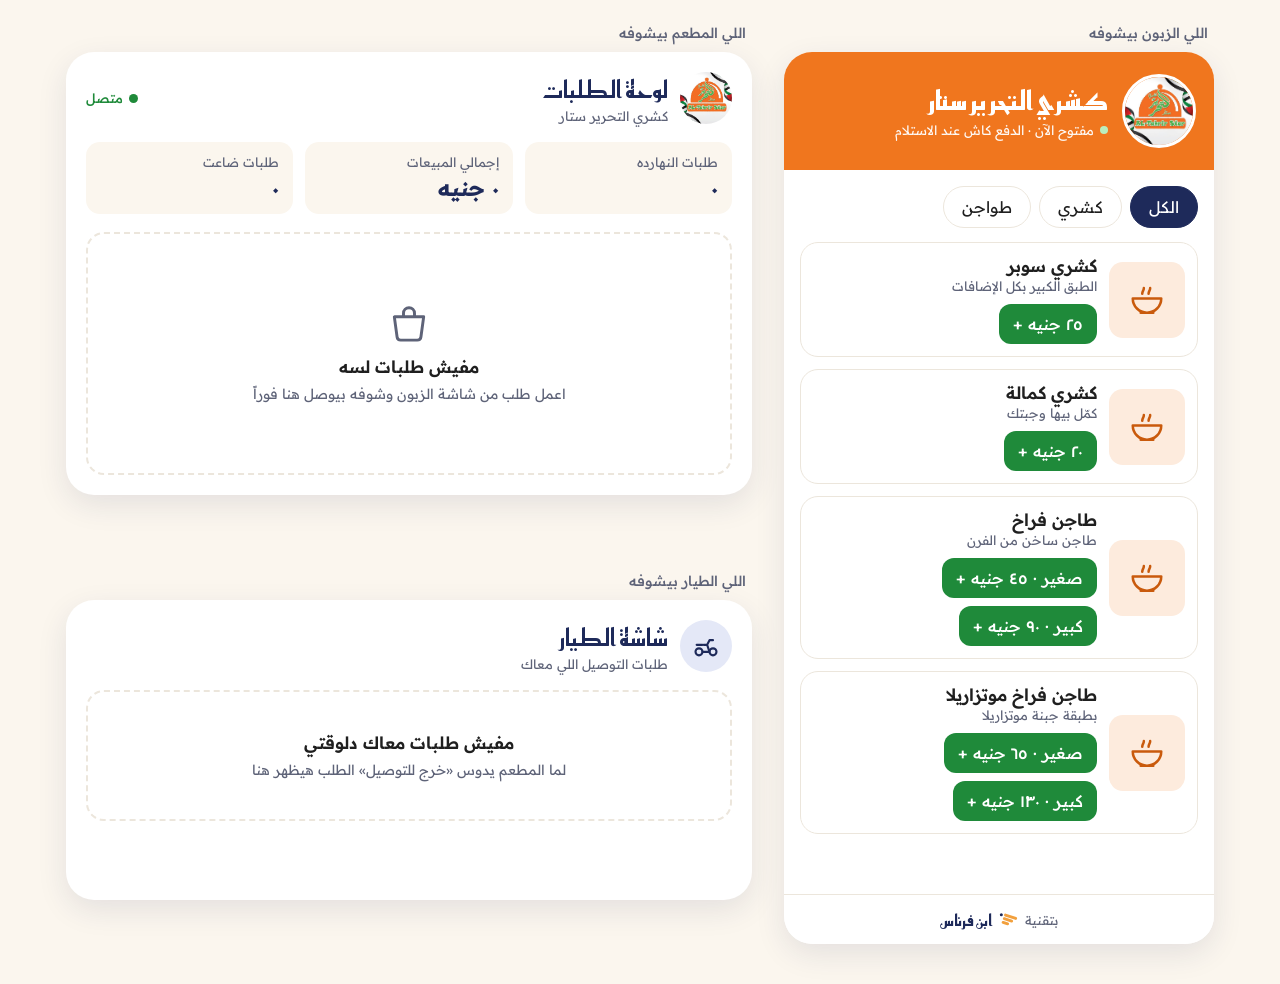
==== index.html @ 727dd4ce "first commit" ====
<!DOCTYPE html>
<html lang="ar" dir="rtl">
<head>
  <meta charset="UTF-8">
  <meta name="viewport" content="width=device-width, initial-scale=1, viewport-fit=cover">
  <title>كشري التحرير ستار | اطلب أونلاين</title>
  <meta name="description" content="اطلب من كشري التحرير ستار أونلاين — نسخة تجريبية بتقنية ابن فرناس">
  <meta name="theme-color" content="#F0761E">
  <link rel="icon" href="assets/tahrir-star-logo.jpg">
  <link rel="preconnect" href="https://fonts.googleapis.com">
  <link rel="preconnect" href="https://fonts.gstatic.com" crossorigin>
  <link href="https://fonts.googleapis.com/css2?family=Reem+Kufi:wght@600;700&family=Readex+Pro:wght@300;400;500;600&display=swap" rel="stylesheet">
  <link rel="stylesheet" href="style.css">
</head>
<body>

  <!-- Mobile-only switch between the two sides of the demo -->
  <nav class="view-switch" aria-label="التبديل بين الشاشات">
    <button class="switch-btn active" data-view="customer" type="button">شاشة الزبون</button>
    <button class="switch-btn" data-view="restaurant" type="button">
      المطعم <span class="badge" id="badgeRestaurant" hidden>0</span>
    </button>
    <button class="switch-btn" data-view="driver" type="button">
      الطيار <span class="badge" id="badgeDriver" hidden>0</span>
    </button>
  </nav>

  <main class="stage">

    <!-- ===================== CUSTOMER SIDE ===================== -->
    <section class="pane pane-customer active" id="paneCustomer" aria-label="شاشة الزبون">
      <p class="pane-label">اللي الزبون بيشوفه</p>

      <div class="app">
        <header class="r-header">
          <img src="assets/tahrir-star-logo.jpg" alt="شعار كشري التحرير ستار" class="r-logo">
          <div class="r-info">
            <h1 class="r-name">كشري التحرير ستار</h1>
            <p class="r-meta"><span class="dot-open"></span> مفتوح الآن · الدفع كاش عند الاستلام</p>
          </div>
        </header>

        <!-- View: menu -->
        <div class="view active" id="viewMenu">
          <div class="cats" role="tablist" aria-label="الأقسام">
            <button class="cat active" data-cat="all" type="button">الكل</button>
            <button class="cat" data-cat="koshari" type="button">كشري</button>
            <button class="cat" data-cat="tagen" type="button">طواجن</button>
          </div>
          <ul class="menu" id="menuList"></ul>
        </div>

        <!-- View: cart + checkout -->
        <div class="view" id="viewCheckout">
          <button class="back" type="button" data-go="menu">→ رجوع للمنيو</button>
          <h2 class="view-title">طلبك</h2>
          <ul class="cart-list" id="cartList"></ul>
          <div class="sum-row"><span>الإجمالي</span><strong id="cartTotal">٠ جنيه</strong></div>
          <p class="hint">رسوم التوصيل حسب المنطقة · الدفع كاش عند الاستلام</p>

          <form class="form" id="orderForm" novalidate>
            <div class="form-head">
              <h3>بيانات التوصيل</h3>
              <button type="button" class="link-btn" id="fillDemo">املأ بيانات تجريبية</button>
            </div>
            <label>الاسم
              <input type="text" name="name" autocomplete="name" required>
            </label>
            <label>رقم الموبايل
              <input type="tel" name="phone" inputmode="tel" autocomplete="tel" required>
            </label>
            <label>العنوان بالتفصيل
              <input type="text" name="address" autocomplete="street-address" required>
            </label>
            <label>ملاحظات (اختياري)
              <input type="text" name="notes" placeholder="مثلاً: شطة زيادة، من غير بصل">
            </label>
            <p class="form-error" id="formError" hidden>من فضلك اكتب الاسم ورقم الموبايل والعنوان.</p>
            <button type="submit" class="btn-primary btn-block">تأكيد الطلب</button>
          </form>
        </div>

        <!-- View: tracking -->
        <div class="view" id="viewTrack">
          <div class="track-head">
            <div class="track-check" aria-hidden="true">
              <svg viewBox="0 0 24 24" width="40" height="40"><path d="M5 12.5l4.5 4.5L19 7.5" fill="none" stroke="#fff" stroke-width="3" stroke-linecap="round" stroke-linejoin="round"/></svg>
            </div>
            <h2 class="view-title">طلبك وصل للمطعم</h2>
            <p class="track-no">رقم الطلب <strong id="trackNo">#</strong></p>
          </div>
          <div class="code-box" id="codeBox">
            <span id="codeLabel">كود التسليم</span>
            <strong id="deliveryCode" dir="ltr">----</strong>
            <p id="codeHint">قول الكود ده للطيار لما يوصلك، علشان يأكد إن الطلب اتسلّم ليك.</p>
          </div>
          <ol class="steps" id="trackSteps">
            <li data-step="received">تم استلام الطلب</li>
            <li data-step="preparing">جاري التحضير</li>
            <li data-step="delivering">خرج للتوصيل</li>
            <li data-step="delivered">تم التسليم</li>
          </ol>
          <div class="track-summary" id="trackSummary"></div>
          <button type="button" class="btn-ghost btn-block" data-go="menu">اطلب تاني</button>
        </div>

        <!-- Cart bar -->
        <button class="cart-bar" id="cartBar" type="button" hidden>
          <span class="cart-count" id="cartCount">٠</span>
          <span>عرض الطلب</span>
          <strong id="cartBarTotal">٠ جنيه</strong>
        </button>

        <footer class="powered">
          <span>بتقنية</span>
          <svg class="wing" viewBox="0 0 120 120" aria-hidden="true">
            <g transform="rotate(18 60 60)" fill="#F2A03D">
              <rect x="22" y="30" width="82" height="17" rx="8.5"/>
              <rect x="22" y="53" width="64" height="17" rx="8.5"/>
              <rect x="22" y="76" width="46" height="17" rx="8.5"/>
            </g>
            <circle cx="14" cy="28" r="9" fill="#1E2A5A"/>
          </svg>
          <strong>ابن فرناس</strong>
        </footer>
      </div>
    </section>

    <!-- ===================== RESTAURANT SIDE ===================== -->
    <section class="pane pane-restaurant" id="paneRestaurant" aria-label="لوحة المطعم">
      <p class="pane-label">اللي المطعم بيشوفه</p>

      <div class="dash">
        <header class="dash-head">
          <div class="dash-title">
            <img src="assets/tahrir-star-logo.jpg" alt="" class="dash-logo">
            <div>
              <h2>لوحة الطلبات</h2>
              <p>كشري التحرير ستار</p>
            </div>
          </div>
          <div class="live"><span class="live-dot"></span> متصل</div>
        </header>

        <div class="stats">
          <div class="stat"><span>طلبات النهارده</span><strong id="statCount">٠</strong></div>
          <div class="stat"><span>إجمالي المبيعات</span><strong id="statTotal">٠ جنيه</strong></div>
          <div class="stat"><span>طلبات ضاعت</span><strong>٠</strong></div>
        </div>

        <div class="orders" id="ordersList">
          <div class="empty" id="ordersEmpty">
            <svg viewBox="0 0 24 24" width="44" height="44" aria-hidden="true"><path d="M4 7h16l-1.5 11a2 2 0 0 1-2 1.7H7.5a2 2 0 0 1-2-1.7L4 7z M9 7V5a3 3 0 0 1 6 0v2" fill="none" stroke="currentColor" stroke-width="1.6" stroke-linecap="round" stroke-linejoin="round"/></svg>
            <p>مفيش طلبات لسه</p>
            <span>اعمل طلب من شاشة الزبون وشوفه بيوصل هنا فوراً</span>
          </div>
        </div>
      </div>
    </section>

    <!-- ===================== DRIVER SIDE ===================== -->
    <section class="pane pane-driver" id="paneDriver" aria-label="شاشة الطيار">
      <p class="pane-label">اللي الطيار بيشوفه</p>

      <div class="dash dash-driver">
        <header class="dash-head">
          <div class="dash-title">
            <div class="driver-avatar" aria-hidden="true">
              <svg viewBox="0 0 24 24" width="28" height="28"><circle cx="6" cy="17" r="3" fill="none" stroke="currentColor" stroke-width="1.8"/><circle cx="18" cy="17" r="3" fill="none" stroke="currentColor" stroke-width="1.8"/><path d="M9 17h6l-2-6h-3 M13 11l2-4h3 M4 11h5" fill="none" stroke="currentColor" stroke-width="1.8" stroke-linecap="round" stroke-linejoin="round"/></svg>
            </div>
            <div>
              <h2>شاشة الطيار</h2>
              <p>طلبات التوصيل اللي معاك</p>
            </div>
          </div>
        </header>

        <div class="orders" id="driverList">
          <div class="empty" id="driverEmpty">
            <p>مفيش طلبات معاك دلوقتي</p>
            <span>لما المطعم يدوس «خرج للتوصيل» الطلب هيظهر هنا</span>
          </div>
        </div>
      </div>
    </section>
  </main>

  <div class="toasts" id="toasts" aria-live="polite"></div>

  <script src="app.js"></script>
</body>
</html>
---- style.css ----
/* ============ Tokens ============ */
:root {
  --brand: #F0761E;          /* restaurant orange (from its logo) */
  --brand-dark: #C95A0C;
  --brand-soft: #FDEBDD;
  --green: #1F8A3A;
  --green-soft: #E3F4E8;
  --indigo: #1E2A5A;         /* Ibn Firnas */
  --saffron: #F2A03D;        /* Ibn Firnas */
  --cream: #FBF6EE;
  --ink: #1F1F1F;
  --muted: #5E6378;
  --line: #ECE6DC;
  --white: #fff;
  --radius: 18px;
  --shadow: 0 10px 30px rgba(30, 42, 90, .10);
  --font: 'Readex Pro', system-ui, sans-serif;
  --font-head: 'Reem Kufi', 'Readex Pro', sans-serif;
}

* { box-sizing: border-box; }
html, body { margin: 0; }
body {
  font-family: var(--font);
  color: var(--ink);
  background: var(--cream);
  -webkit-font-smoothing: antialiased;
  min-height: 100vh;
}
button, input { font-family: inherit; font-size: inherit; }
button { cursor: pointer; }
h1, h2, h3, p { margin: 0; }
ul, ol { list-style: none; margin: 0; padding: 0; }
[hidden] { display: none !important; }

/* ============ Layout ============ */
.stage {
  max-width: 1180px;
  margin: 0 auto;
  padding: 24px 16px 40px;
  display: grid;
  grid-template-columns: 430px minmax(0, 1fr);
  grid-template-areas: "cust rest" "cust driver";
  gap: 32px;
  align-items: start;
}
.pane-customer { grid-area: cust; position: sticky; top: 16px; }
.pane-restaurant { grid-area: rest; }
.pane-driver { grid-area: driver; }
.pane-label {
  font-size: 14px;
  color: var(--muted);
  margin: 0 6px 10px;
  font-weight: 500;
}

.view-switch { display: none; }

/* ============ Customer app ============ */
.app {
  position: relative;
  background: var(--white);
  border-radius: 28px;
  box-shadow: var(--shadow);
  overflow: hidden;
  min-height: 760px;
  display: flex;
  flex-direction: column;
}

.r-header {
  background: var(--brand);
  color: var(--white);
  padding: 22px 18px;
  display: flex;
  align-items: center;
  gap: 14px;
}
.r-logo {
  width: 74px; height: 74px;
  border-radius: 50%;
  object-fit: cover;
  background: var(--white);
  border: 3px solid var(--white);
  flex-shrink: 0;
}
.r-name { font-family: var(--font-head); font-size: 26px; line-height: 1.3; }
.r-meta { font-size: 13px; opacity: .95; display: flex; align-items: center; gap: 6px; margin-top: 4px; }
.dot-open { width: 8px; height: 8px; border-radius: 50%; background: #B8F5C6; display: inline-block; }

.view { display: none; padding: 16px 16px 110px; flex: 1; }
.view.active { display: block; animation: fade .25s ease; }
@keyframes fade { from { opacity: 0; transform: translateY(6px); } to { opacity: 1; transform: none; } }

.cats { display: flex; gap: 8px; overflow-x: auto; padding-bottom: 6px; margin-bottom: 8px; }
.cat {
  border: 1px solid var(--line);
  background: var(--white);
  color: var(--ink);
  border-radius: 999px;
  padding: 0 18px;
  height: 42px;
  white-space: nowrap;
}
.cat.active { background: var(--indigo); color: var(--white); border-color: var(--indigo); }

.menu { display: flex; flex-direction: column; gap: 12px; }
.item {
  display: flex;
  gap: 12px;
  padding: 12px;
  border: 1px solid var(--line);
  border-radius: var(--radius);
  align-items: center;
}
.item-img {
  width: 76px; height: 76px;
  border-radius: 14px;
  background: var(--brand-soft);
  display: grid; place-items: center;
  color: var(--brand-dark);
  flex-shrink: 0;
}
.item-body { flex: 1; min-width: 0; }
.item-name { font-weight: 600; font-size: 17px; }
.item-desc { font-size: 13px; color: var(--muted); margin-top: 2px; }
.item-actions { display: flex; flex-wrap: wrap; gap: 8px; margin-top: 10px; }
.add-btn {
  border: none;
  background: var(--green);
  color: var(--white);
  border-radius: 12px;
  min-height: 40px;
  padding: 0 14px;
  font-weight: 500;
  display: inline-flex; align-items: center; gap: 6px;
  transition: transform .1s ease, background .2s;
}
.add-btn:active { transform: scale(.96); }
.add-btn .qty-pill {
  background: var(--white);
  color: var(--green);
  border-radius: 999px;
  min-width: 22px; height: 22px;
  display: inline-grid; place-items: center;
  font-size: 13px; font-weight: 600;
}

.cart-bar {
  position: absolute;
  inset-inline: 14px;
  bottom: 62px;
  height: 58px;
  border: none;
  border-radius: 16px;
  background: var(--green);
  color: var(--white);
  display: flex; align-items: center; gap: 12px;
  padding: 0 16px;
  font-size: 17px; font-weight: 500;
  box-shadow: 0 8px 20px rgba(31, 138, 58, .35);
  animation: rise .25s ease;
}
.cart-bar strong { margin-inline-start: auto; }
.cart-count {
  background: rgba(255,255,255,.25);
  border-radius: 10px;
  min-width: 30px; height: 30px;
  display: grid; place-items: center;
}
@keyframes rise { from { transform: translateY(20px); opacity: 0; } to { transform: none; opacity: 1; } }

.powered {
  position: absolute;
  bottom: 0; inset-inline: 0;
  height: 50px;
  display: flex; align-items: center; justify-content: center; gap: 6px;
  font-size: 13px; color: var(--muted);
  background: var(--white);
  border-top: 1px solid var(--line);
}
.powered strong { font-family: var(--font-head); color: var(--indigo); font-size: 16px; }
.wing { width: 20px; height: 20px; }

/* checkout */
.back { border: none; background: none; color: var(--indigo); padding: 6px 0; min-height: 44px; font-weight: 500; }
.view-title { font-family: var(--font-head); font-size: 26px; color: var(--indigo); margin: 4px 0 12px; }
.cart-list { display: flex; flex-direction: column; gap: 10px; }
.cart-row {
  display: flex; align-items: center; gap: 10px;
  padding: 10px 12px;
  background: var(--cream);
  border-radius: 14px;
}
.cart-row .name { flex: 1; font-weight: 500; }
.cart-row .price { color: var(--muted); font-size: 14px; min-width: 70px; text-align: start; }
.stepper { display: flex; align-items: center; gap: 6px; }
.stepper button {
  width: 34px; height: 34px;
  border-radius: 10px;
  border: 1px solid var(--line);
  background: var(--white);
  font-size: 18px; line-height: 1;
}
.sum-row { display: flex; justify-content: space-between; margin-top: 14px; font-size: 18px; }
.hint { font-size: 13px; color: var(--muted); margin-top: 4px; }

.form { margin-top: 20px; display: flex; flex-direction: column; gap: 12px; }
.form-head { display: flex; align-items: center; justify-content: space-between; }
.form-head h3 { font-size: 18px; }
.link-btn { border: none; background: none; color: var(--brand-dark); text-decoration: underline; font-size: 14px; min-height: 44px; }
.form label { display: flex; flex-direction: column; gap: 6px; font-size: 14px; color: var(--muted); }
.form input {
  height: 48px;
  border: 1px solid var(--line);
  border-radius: 12px;
  padding: 0 14px;
  color: var(--ink);
  background: var(--white);
}
.form input:focus { outline: 2px solid var(--brand); outline-offset: 1px; }
.form-error { color: #B42318; font-size: 14px; }

.btn-primary, .btn-ghost {
  height: 54px;
  border-radius: 14px;
  font-weight: 600;
  font-size: 17px;
}
.btn-primary { border: none; background: var(--green); color: var(--white); }
.btn-ghost { border: 1px solid var(--line); background: var(--white); color: var(--indigo); margin-top: 18px; }
.btn-block { width: 100%; }

/* tracking */
.track-head { text-align: center; padding: 10px 0 6px; }
.track-check {
  width: 76px; height: 76px; border-radius: 50%;
  background: var(--green);
  display: grid; place-items: center;
  margin: 6px auto 10px;
  animation: pop .35s ease;
}
@keyframes pop { 0% { transform: scale(.4); } 70% { transform: scale(1.08); } 100% { transform: scale(1); } }
.track-no { color: var(--muted); }
.steps { margin: 22px 4px 0; display: flex; flex-direction: column; gap: 0; }
.steps li {
  position: relative;
  padding: 0 40px 26px 0;
  color: #A3A7B5;
  font-weight: 500;
}
.steps li::before {
  content: "";
  position: absolute;
  right: 6px; top: 4px;
  width: 16px; height: 16px;
  border-radius: 50%;
  border: 3px solid #D5D8E0;
  background: var(--white);
}
.steps li::after {
  content: "";
  position: absolute;
  right: 14px; top: 26px;
  width: 2px; bottom: 2px;
  background: #E3E5EB;
}
.steps li:last-child::after { display: none; }
.steps li.done { color: var(--ink); }
.steps li.done::before { border-color: var(--green); background: var(--green); }
.steps li.current { color: var(--brand-dark); }
.steps li.current::before { border-color: var(--brand); background: var(--brand); animation: pulse 1.2s infinite; }
@keyframes pulse { 0%,100% { box-shadow: 0 0 0 0 rgba(240,118,30,.5); } 50% { box-shadow: 0 0 0 8px rgba(240,118,30,0); } }
.track-summary {
  background: var(--cream);
  border-radius: 14px;
  padding: 12px 14px;
  font-size: 14px;
  color: var(--muted);
  line-height: 1.8;
}

/* ============ Restaurant dashboard ============ */
.dash {
  background: var(--white);
  border-radius: 28px;
  box-shadow: var(--shadow);
  padding: 20px;
  min-height: 420px;
}
.dash-driver { min-height: 300px; }
.driver-avatar {
  width: 52px; height: 52px; border-radius: 50%;
  background: #E4E8F7; color: var(--indigo);
  display: grid; place-items: center;
}
.dash-driver .orders { margin-top: 18px; }
.dash-driver .empty { padding: 40px 20px; }

/* delivery code — customer */
.code-box {
  margin: 16px 0 4px;
  background: var(--indigo);
  color: var(--white);
  border-radius: 18px;
  padding: 16px;
  text-align: center;
}
.code-box span { font-size: 14px; opacity: .85; }
.code-box strong {
  display: block;
  font-size: 46px;
  letter-spacing: 14px;
  padding-inline-start: 14px;
  color: var(--saffron);
  margin: 4px 0 6px;
  font-variant-numeric: tabular-nums;
}
.code-box p { font-size: 13px; opacity: .9; line-height: 1.7; }
.code-box.used { background: var(--green-soft); color: var(--green); }
.code-box.used strong { color: var(--green); }

/* delivery code — restaurant + driver */
.waiting-code {
  margin-top: 12px;
  font-size: 14px;
  color: var(--indigo);
  background: #E4E8F7;
  border-radius: 12px;
  padding: 10px 12px;
}
.delivered-note {
  margin-top: 12px;
  font-size: 14px;
  color: var(--green);
  background: var(--green-soft);
  border-radius: 12px;
  padding: 10px 12px;
}
.collect {
  display: flex; justify-content: space-between;
  background: var(--brand-soft);
  color: var(--brand-dark);
  border-radius: 12px;
  padding: 10px 12px;
  font-weight: 600;
  margin-top: 10px;
}
.call-link { color: var(--indigo); font-weight: 500; }
.code-form { display: flex; flex-wrap: wrap; gap: 10px; margin-top: 12px; }
.code-form label { width: 100%; font-size: 14px; color: var(--muted); }
.code-input {
  flex: 1 1 140px;
  height: 54px;
  border: 2px solid var(--line);
  border-radius: 12px;
  text-align: center;
  font-size: 26px;
  letter-spacing: 10px;
  color: var(--ink);
}
.code-input:focus { outline: none; border-color: var(--indigo); }
.code-form button {
  flex: 1 1 140px;
  min-height: 54px;
  border: none;
  border-radius: 12px;
  background: var(--green);
  color: var(--white);
  font-weight: 600;
  font-size: 16px;
}
.code-error { width: 100%; color: #B42318; font-size: 14px; }
.shake { animation: shake .35s ease; }
@keyframes shake { 20%, 60% { transform: translateX(-6px); } 40%, 80% { transform: translateX(6px); } }
.dash-head { display: flex; align-items: center; justify-content: space-between; gap: 12px; }
.dash-title { display: flex; align-items: center; gap: 12px; }
.dash-logo { width: 52px; height: 52px; border-radius: 50%; object-fit: cover; }
.dash-title h2 { font-family: var(--font-head); font-size: 24px; color: var(--indigo); }
.dash-title p { font-size: 13px; color: var(--muted); }
.live { font-size: 13px; color: var(--green); display: flex; align-items: center; gap: 6px; font-weight: 500; }
.live-dot { width: 9px; height: 9px; border-radius: 50%; background: var(--green); animation: blink 1.6s infinite; }
@keyframes blink { 50% { opacity: .3; } }

.stats { display: grid; grid-template-columns: repeat(3, minmax(0, 1fr)); gap: 12px; margin: 18px 0; }
.stat { background: var(--cream); border-radius: 14px; padding: 12px 14px; display: flex; flex-direction: column; gap: 4px; }
.stat span { font-size: 13px; color: var(--muted); }
.stat strong { font-size: 22px; color: var(--indigo); }

.orders { display: flex; flex-direction: column; gap: 14px; }
.empty {
  text-align: center;
  color: var(--muted);
  padding: 70px 20px;
  border: 2px dashed var(--line);
  border-radius: var(--radius);
  display: flex; flex-direction: column; align-items: center; gap: 8px;
}
.empty p { font-weight: 600; color: var(--ink); font-size: 17px; }
.empty span { font-size: 14px; }

.order {
  border: 2px solid var(--line);
  border-radius: var(--radius);
  padding: 16px;
}
.order.enter { animation: slideIn .4s ease; }
.order.is-new { border-color: var(--saffron); background: #FFF9F0; }
.order.is-new.enter { animation: slideIn .4s ease, ring 1s ease 2; }
.order.is-preparing { border-color: var(--brand); }
.order.is-delivering { border-color: var(--indigo); }
.order.is-delivered { border-color: var(--green); opacity: .75; }
@keyframes slideIn { from { transform: translateY(-14px); opacity: 0; } to { transform: none; opacity: 1; } }
@keyframes ring { 0%,100% { transform: none; } 20% { transform: rotate(-1deg); } 40% { transform: rotate(1deg); } 60% { transform: rotate(-1deg); } }

.order-top { display: flex; align-items: center; justify-content: space-between; gap: 10px; flex-wrap: wrap; }
.order-no { font-family: var(--font-head); font-size: 22px; color: var(--indigo); }
.order-time { font-size: 13px; color: var(--muted); }
.status {
  font-size: 13px; font-weight: 600;
  border-radius: 999px;
  padding: 5px 12px;
}
.status.new { background: #FFF0D6; color: #8A5100; }
.status.preparing { background: var(--brand-soft); color: var(--brand-dark); }
.status.delivering { background: #E4E8F7; color: var(--indigo); }
.status.delivered { background: var(--green-soft); color: var(--green); }

.order-items { margin: 12px 0; border-top: 1px solid var(--line); border-bottom: 1px solid var(--line); padding: 10px 0; display: flex; flex-direction: column; gap: 6px; }
.order-items li { display: flex; justify-content: space-between; gap: 10px; }
.order-items .q { color: var(--muted); }
.order-total { display: flex; justify-content: space-between; font-weight: 600; font-size: 17px; }
.order-cust { margin-top: 10px; font-size: 14px; color: var(--muted); line-height: 1.8; }
.order-cust b { color: var(--ink); font-weight: 500; }
.order-actions { margin-top: 12px; display: flex; gap: 10px; flex-wrap: wrap; }
.order-actions button {
  flex: 1;
  min-height: 46px;
  border-radius: 12px;
  border: none;
  font-weight: 600;
  color: var(--white);
  background: var(--green);
}
.order-actions button.secondary { background: var(--indigo); }

/* ============ Toasts ============ */
.toasts {
  position: fixed;
  top: 16px; left: 50%;
  transform: translateX(-50%);
  z-index: 50;
  display: flex; flex-direction: column; gap: 10px;
  width: min(92vw, 420px);
  pointer-events: none;
}
.toast {
  background: var(--indigo);
  color: var(--white);
  border-radius: 16px;
  padding: 14px 16px;
  display: flex; align-items: center; gap: 12px;
  box-shadow: 0 12px 30px rgba(30,42,90,.3);
  animation: toastIn .3s ease;
  pointer-events: auto;
}
.toast.out { animation: toastOut .3s ease forwards; }
.toast-icon {
  width: 36px; height: 36px; border-radius: 50%;
  background: var(--saffron);
  display: grid; place-items: center;
  flex-shrink: 0;
}
.toast b { display: block; font-size: 15px; }
.toast span { font-size: 13px; opacity: .85; }
@keyframes toastIn { from { transform: translateY(-20px); opacity: 0; } to { transform: none; opacity: 1; } }
@keyframes toastOut { to { transform: translateY(-20px); opacity: 0; } }

/* ============ Mobile ============ */
@media (max-width: 960px) {
  .view-switch {
    display: flex;
    position: sticky; top: 0; z-index: 20;
    background: var(--cream);
    padding: 10px 12px;
    gap: 8px;
    border-bottom: 1px solid var(--line);
  }
  .switch-btn {
    flex: 1;
    height: 44px;
    border-radius: 12px;
    border: 1px solid var(--line);
    background: var(--white);
    color: var(--indigo);
    font-weight: 600;
    font-size: 15px;
    display: inline-flex; align-items: center; justify-content: center; gap: 6px;
  }
  .switch-btn.active { background: var(--indigo); color: var(--white); border-color: var(--indigo); }
  .badge {
    background: #D92D20; color: #fff;
    border-radius: 999px;
    min-width: 22px; height: 22px;
    font-size: 12px;
    display: inline-grid; place-items: center;
    padding: 0 6px;
  }

  .stage { display: block; padding: 0; }
  .pane-customer { position: static; }
  .pane { display: none; }
  .pane.active { display: block; }
  .pane-label { display: none; }
  .app, .dash, .dash-driver { border-radius: 0; box-shadow: none; min-height: calc(100vh - 65px); }
  .app { padding-bottom: 0; }
  .cart-bar { position: fixed; bottom: 62px; }
  .powered { position: fixed; }
  .dash { padding: 16px; }
  .stats { gap: 8px; }
  .stat { padding: 10px; }
  .stat strong { font-size: 18px; }
  .toasts { top: 70px; }
}
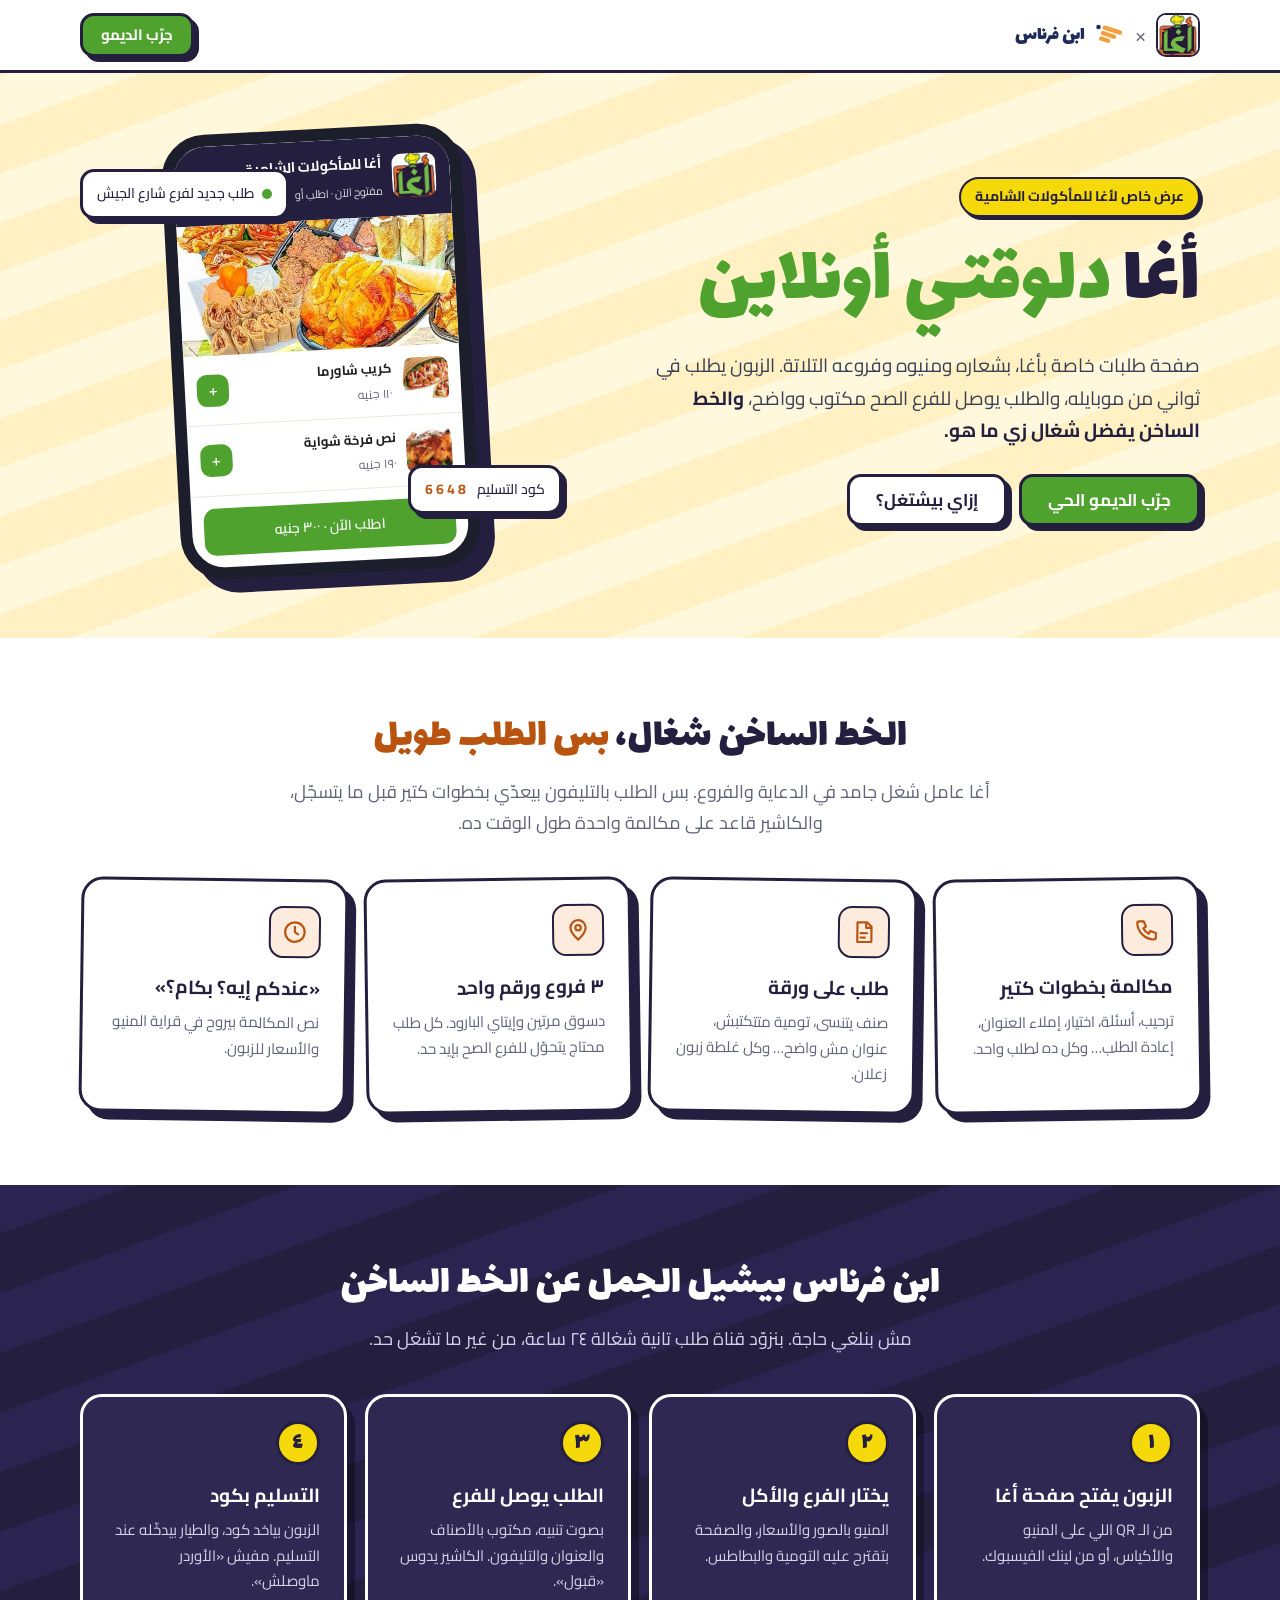
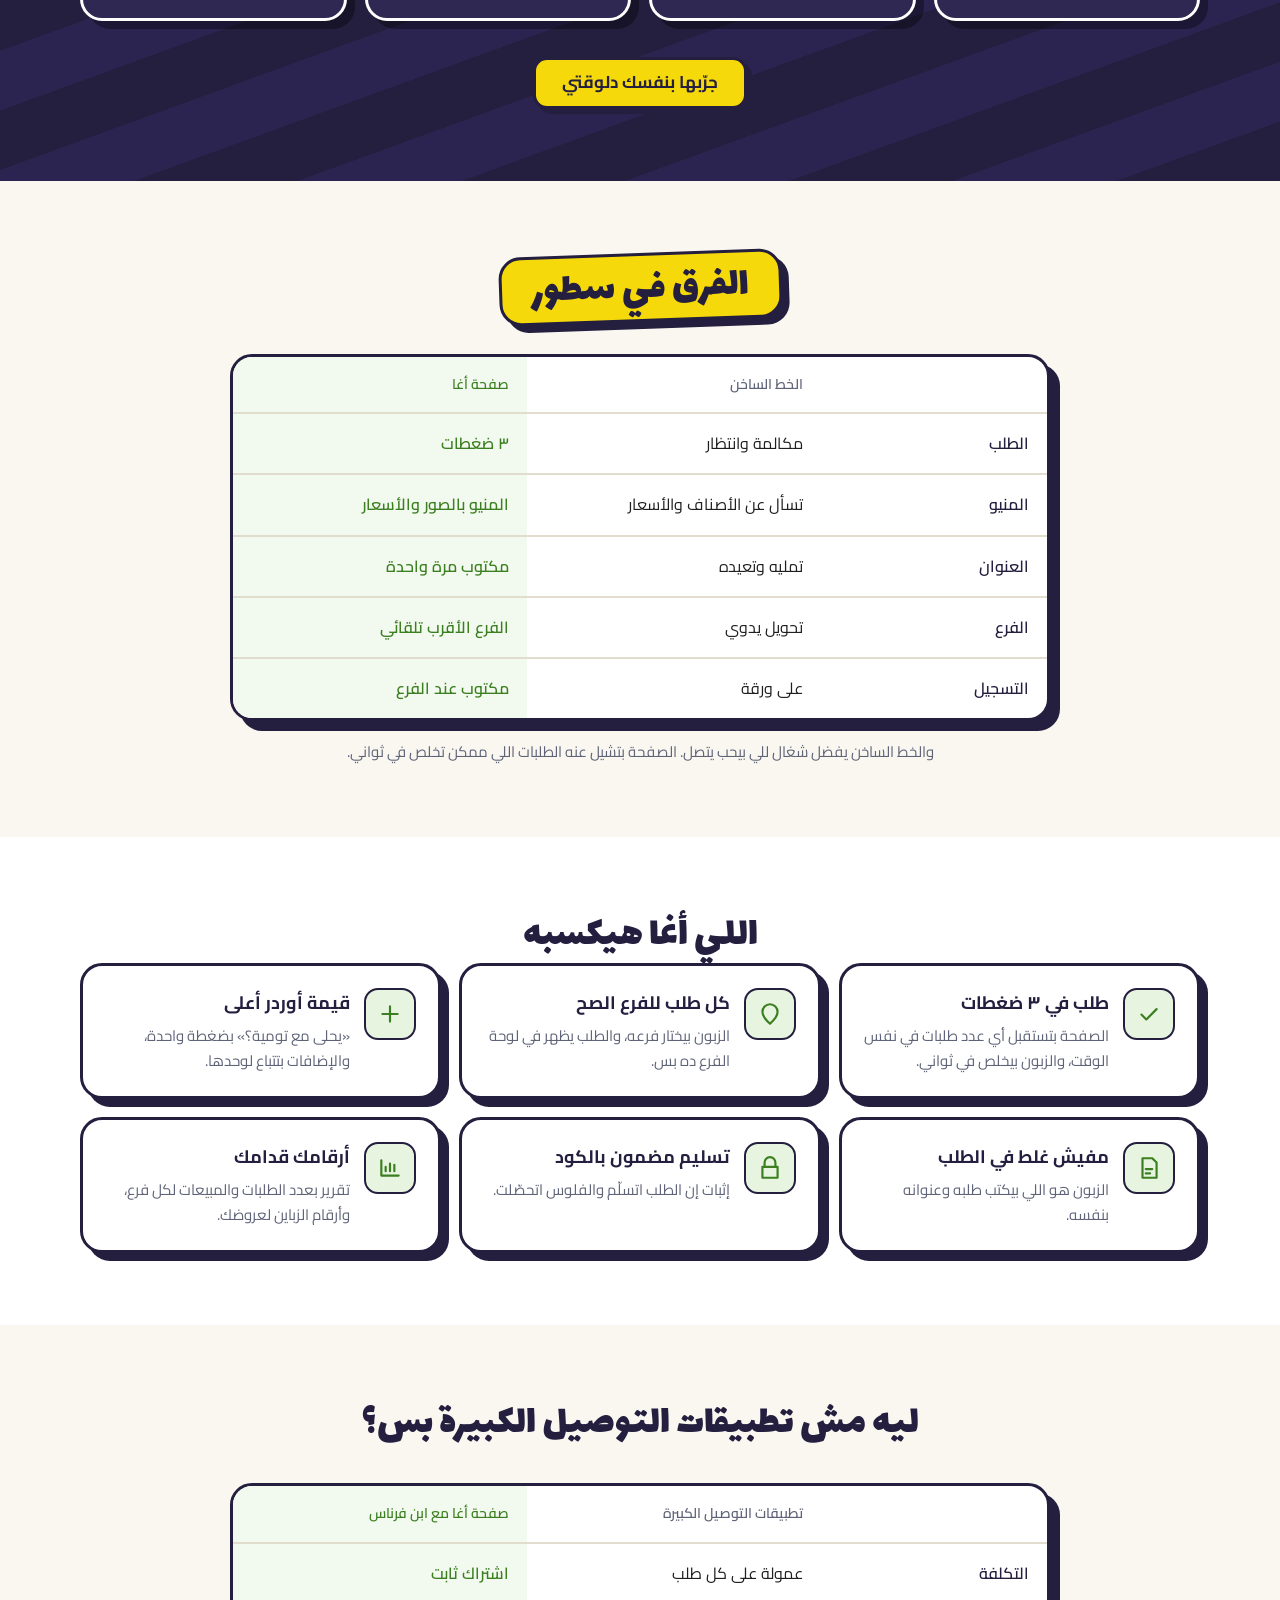
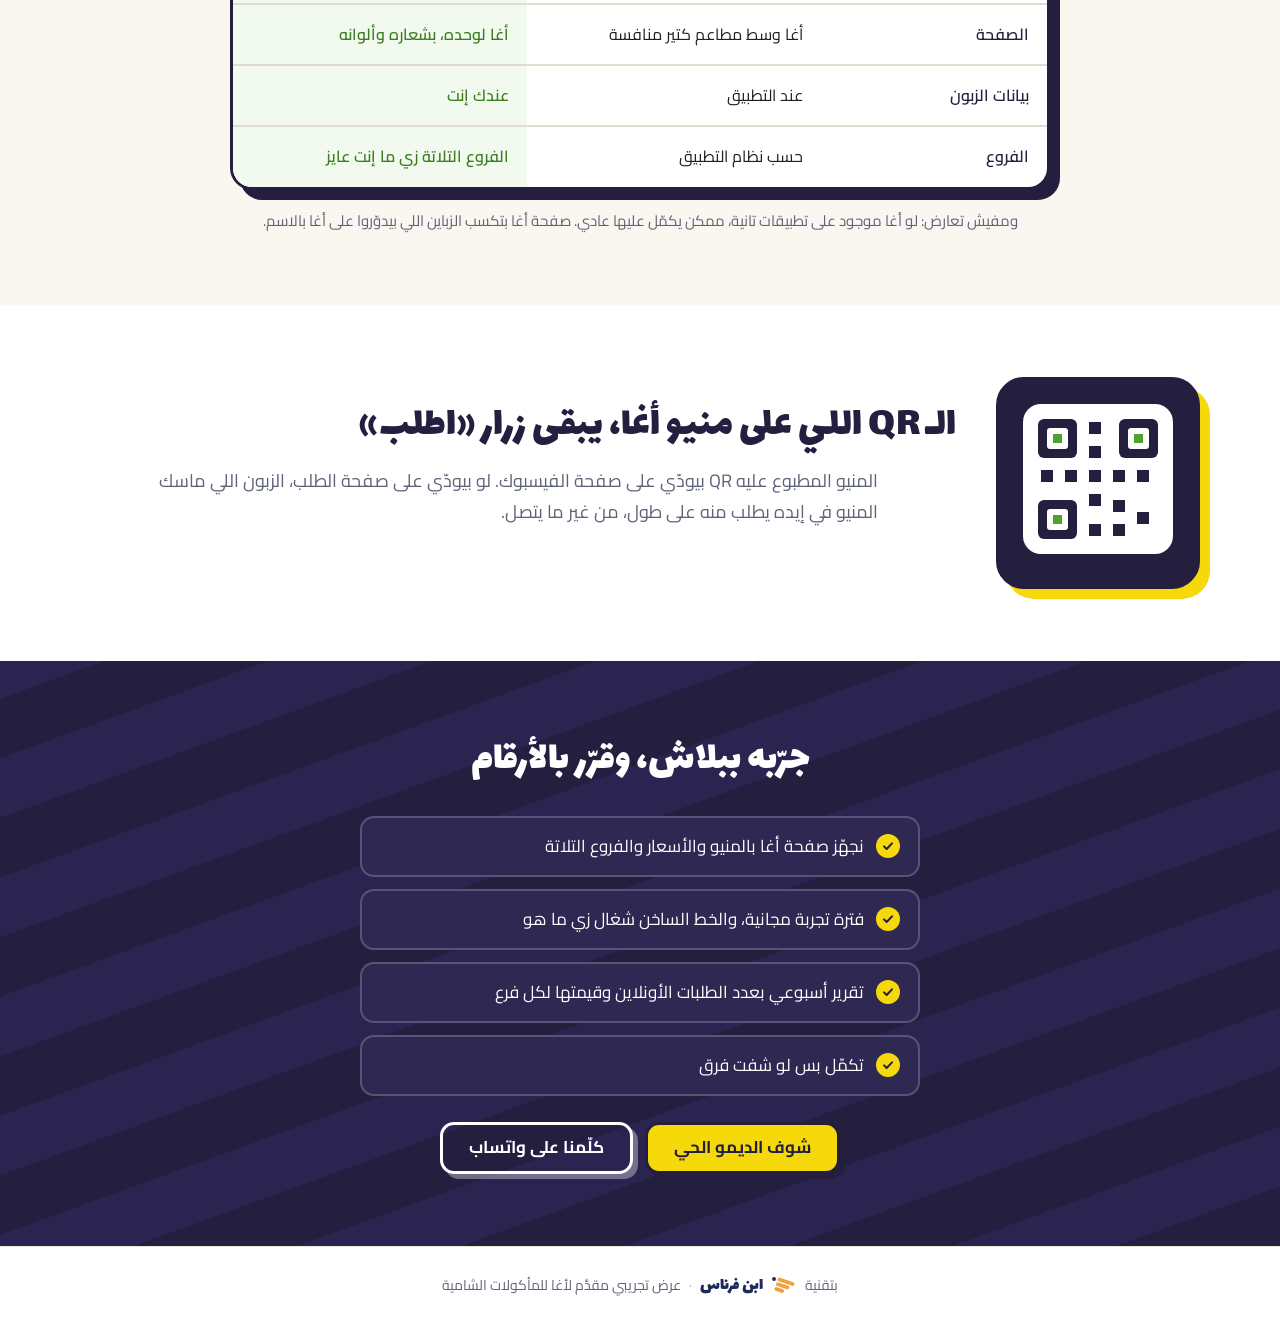
==== commit bd212f9b: "feat: agha" ====
--- a/index.html
+++ b/index.html
@@ -2,191 +2,190 @@
 <html lang="ar" dir="rtl">
 <head>
   <meta charset="UTF-8">
-  <meta name="viewport" content="width=device-width, initial-scale=1, viewport-fit=cover">
-  <title>كشري التحرير ستار | اطلب أونلاين</title>
-  <meta name="description" content="اطلب من كشري التحرير ستار أونلاين — نسخة تجريبية بتقنية ابن فرناس">
-  <meta name="theme-color" content="#F0761E">
-  <link rel="icon" href="assets/tahrir-star-logo.jpg">
+  <meta name="viewport" content="width=device-width, initial-scale=1">
+  <title>أغا | دلوقتي أونلاين | عرض ابن فرناس</title>
+  <meta name="description" content="صفحة طلبات أونلاين خاصة بأغا للمأكولات الشامية بفروعه التلاتة — بتقنية ابن فرناس">
+  <meta name="theme-color" content="#241E3F">
+  <link rel="icon" href="assets/agha-logo.jpg">
   <link rel="preconnect" href="https://fonts.googleapis.com">
   <link rel="preconnect" href="https://fonts.gstatic.com" crossorigin>
-  <link href="https://fonts.googleapis.com/css2?family=Reem+Kufi:wght@600;700&family=Readex+Pro:wght@300;400;500;600&display=swap" rel="stylesheet">
-  <link rel="stylesheet" href="style.css">
+  <link href="https://fonts.googleapis.com/css2?family=Lalezar&family=Cairo:wght@400;600;700;800&display=swap" rel="stylesheet">
+  <link rel="stylesheet" href="landing.css">
 </head>
 <body>
 
-  <!-- Mobile-only switch between the two sides of the demo -->
-  <nav class="view-switch" aria-label="التبديل بين الشاشات">
-    <button class="switch-btn active" data-view="customer" type="button">شاشة الزبون</button>
-    <button class="switch-btn" data-view="restaurant" type="button">
-      المطعم <span class="badge" id="badgeRestaurant" hidden>0</span>
-    </button>
-    <button class="switch-btn" data-view="driver" type="button">
-      الطيار <span class="badge" id="badgeDriver" hidden>0</span>
-    </button>
-  </nav>
+<header class="nav">
+  <div class="wrap nav-in">
+    <div class="duo">
+      <img src="assets/agha-logo.jpg" alt="أغا" class="duo-logo">
+      <span class="duo-x" aria-hidden="true">×</span>
+      <svg class="duo-wing" viewBox="0 0 120 120" aria-hidden="true"><g transform="rotate(18 60 60)" fill="#F2A03D"><rect x="22" y="30" width="82" height="17" rx="8.5"/><rect x="22" y="53" width="64" height="17" rx="8.5"/><rect x="22" y="76" width="46" height="17" rx="8.5"/></g><circle cx="14" cy="28" r="9" fill="#1E2A5A"/></svg>
+      <span class="duo-name">ابن فرناس</span>
+    </div>
+    <a class="btn btn-small" href="demo.html">جرّب الديمو</a>
+  </div>
+</header>
 
-  <main class="stage">
+<!-- HERO -->
+<section class="hero">
+  <div class="wrap hero-in">
+    <div class="hero-text">
+      <span class="kicker">عرض خاص لأغا للمأكولات الشامية</span>
+      <h1>أغا <span class="hl">دلوقتي أونلاين</span></h1>
+      <p class="lead">صفحة طلبات خاصة بأغا، بشعاره ومنيوه وفروعه التلاتة. الزبون يطلب في ثواني من موبايله، والطلب يوصل للفرع الصح مكتوب وواضح، <b>والخط الساخن يفضل شغال زي ما هو.</b></p>
+      <div class="hero-cta">
+        <a class="btn" href="demo.html">جرّب الديمو الحي</a>
+        <a class="btn btn-ghost" href="#how">إزاي بيشتغل؟</a>
+      </div>
+    </div>
+    <div class="hero-visual">
+      <div class="phone">
+        <div class="phone-head">
+          <img src="assets/agha-logo.jpg" alt="">
+          <div><b>أغا للمأكولات الشامية</b><span>مفتوح الآن · اطلب أونلاين</span></div>
+        </div>
+        <img class="phone-hero" src="assets/platter.jpg" alt="تشكيلة أكلات أغا">
+        <div class="phone-row"><img src="assets/crepe.jpg" alt=""><div><b>كريب شاورما</b><span>١١٠ جنيه</span></div><i>+</i></div>
+        <div class="phone-row"><img src="assets/chicken.jpg" alt=""><div><b>نص فرخة شواية</b><span>١٩٠ جنيه</span></div><i>+</i></div>
+        <div class="phone-bar">اطلب الآن · ٣٠٠ جنيه</div>
+      </div>
+      <div class="float-card fc-1"><span class="dot"></span> طلب جديد لفرع شارع الجيش</div>
+      <div class="float-card fc-2">كود التسليم <b dir="ltr">6648</b></div>
+    </div>
+  </div>
+</section>
 
-    <!-- ===================== CUSTOMER SIDE ===================== -->
-    <section class="pane pane-customer active" id="paneCustomer" aria-label="شاشة الزبون">
-      <p class="pane-label">اللي الزبون بيشوفه</p>
+<!-- PROBLEM -->
+<section class="sec">
+  <div class="wrap">
+    <h2 class="sec-title">الخط الساخن شغال، <span class="hl-o">بس الطلب طويل</span></h2>
+    <p class="sec-sub">أغا عامل شغل جامد في الدعاية والفروع. بس الطلب بالتليفون بيعدّي بخطوات كتير قبل ما يتسجّل، والكاشير قاعد على مكالمة واحدة طول الوقت ده.</p>
+    <div class="grid4">
+      <div class="card">
+        <div class="ic ic-o"><svg viewBox="0 0 24 24"><path d="M5 4h4l2 5-2.5 1.5a11 11 0 0 0 5 5L15 13l5 2v4a2 2 0 0 1-2 2A16 16 0 0 1 3 6a2 2 0 0 1 2-2"/></svg></div>
+        <h3>مكالمة بخطوات كتير</h3>
+        <p>ترحيب، أسئلة، اختيار، إملاء العنوان، إعادة الطلب… وكل ده لطلب واحد.</p>
+      </div>
+      <div class="card">
+        <div class="ic ic-o"><svg viewBox="0 0 24 24"><path d="M6 3h9l4 4v14H6z M14 3v5h5 M9 13h6 M9 17h4"/></svg></div>
+        <h3>طلب على ورقة</h3>
+        <p>صنف يتنسى، تومية متتكتبش، عنوان مش واضح… وكل غلطة زبون زعلان.</p>
+      </div>
+      <div class="card">
+        <div class="ic ic-o"><svg viewBox="0 0 24 24"><path d="M12 21s-7-6.2-7-11a7 7 0 0 1 14 0c0 4.8-7 11-7 11z M12 12.5a2.5 2.5 0 1 0 0-5 2.5 2.5 0 0 0 0 5"/></svg></div>
+        <h3>٣ فروع ورقم واحد</h3>
+        <p>دسوق مرتين وإيتاي البارود. كل طلب محتاج يتحوّل للفرع الصح بإيد حد.</p>
+      </div>
+      <div class="card">
+        <div class="ic ic-o"><svg viewBox="0 0 24 24"><path d="M12 7v5l3 2 M12 21a9 9 0 1 0 0-18 9 9 0 0 0 0 18"/></svg></div>
+        <h3>«عندكم إيه؟ بكام؟»</h3>
+        <p>نص المكالمة بيروح في قراية المنيو والأسعار للزبون.</p>
+      </div>
+    </div>
+  </div>
+</section>
 
-      <div class="app">
-        <header class="r-header">
-          <img src="assets/tahrir-star-logo.jpg" alt="شعار كشري التحرير ستار" class="r-logo">
-          <div class="r-info">
-            <h1 class="r-name">كشري التحرير ستار</h1>
-            <p class="r-meta"><span class="dot-open"></span> مفتوح الآن · الدفع كاش عند الاستلام</p>
-          </div>
-        </header>
+<!-- HOW -->
+<section class="sec sec-navy" id="how">
+  <div class="wrap">
+    <h2 class="sec-title light">ابن فرناس بيشيل الحِمل عن الخط الساخن</h2>
+    <p class="sec-sub light">مش بنلغي حاجة. بنزوّد قناة طلب تانية شغالة ٢٤ ساعة، من غير ما تشغل حد.</p>
+    <ol class="steps">
+      <li><span class="n">١</span><h3>الزبون يفتح صفحة أغا</h3><p>من الـ QR اللي على المنيو والأكياس، أو من لينك الفيسبوك.</p></li>
+      <li><span class="n">٢</span><h3>يختار الفرع والأكل</h3><p>المنيو بالصور والأسعار، والصفحة بتقترح عليه التومية والبطاطس.</p></li>
+      <li><span class="n">٣</span><h3>الطلب يوصل للفرع</h3><p>بصوت تنبيه، مكتوب بالأصناف والعنوان والتليفون. الكاشير يدوس «قبول».</p></li>
+      <li><span class="n">٤</span><h3>التسليم بكود</h3><p>الزبون بياخد كود، والطيار بيدخّله عند التسليم. مفيش «الأوردر ماوصلش».</p></li>
+    </ol>
+    <div class="center"><a class="btn btn-yellow" href="demo.html">جرّبها بنفسك دلوقتي</a></div>
+  </div>
+</section>
 
-        <!-- View: menu -->
-        <div class="view active" id="viewMenu">
-          <div class="cats" role="tablist" aria-label="الأقسام">
-            <button class="cat active" data-cat="all" type="button">الكل</button>
-            <button class="cat" data-cat="koshari" type="button">كشري</button>
-            <button class="cat" data-cat="tagen" type="button">طواجن</button>
-          </div>
-          <ul class="menu" id="menuList"></ul>
-        </div>
+<!-- DIFF -->
+<section class="sec sec-cream">
+  <div class="wrap narrow">
+    <h2 class="sec-title"><span class="tag">الفرق في سطور</span></h2>
+    <div class="table">
+      <div class="tr th"><span></span><span>الخط الساخن</span><span class="us">صفحة أغا</span></div>
+      <div class="tr"><span>الطلب</span><span>مكالمة وانتظار</span><span class="us">٣ ضغطات</span></div>
+      <div class="tr"><span>المنيو</span><span>تسأل عن الأصناف والأسعار</span><span class="us">المنيو بالصور والأسعار</span></div>
+      <div class="tr"><span>العنوان</span><span>تمليه وتعيده</span><span class="us">مكتوب مرة واحدة</span></div>
+      <div class="tr"><span>الفرع</span><span>تحويل يدوي</span><span class="us">الفرع الأقرب تلقائي</span></div>
+      <div class="tr"><span>التسجيل</span><span>على ورقة</span><span class="us">مكتوب عند الفرع</span></div>
+    </div>
+    <p class="note">والخط الساخن يفضل شغال للي بيحب يتصل. الصفحة بتشيل عنه الطلبات اللي ممكن تخلص في ثواني.</p>
+  </div>
+</section>
 
-        <!-- View: cart + checkout -->
-        <div class="view" id="viewCheckout">
-          <button class="back" type="button" data-go="menu">→ رجوع للمنيو</button>
-          <h2 class="view-title">طلبك</h2>
-          <ul class="cart-list" id="cartList"></ul>
-          <div class="sum-row"><span>الإجمالي</span><strong id="cartTotal">٠ جنيه</strong></div>
-          <p class="hint">رسوم التوصيل حسب المنطقة · الدفع كاش عند الاستلام</p>
+<!-- BENEFITS -->
+<section class="sec">
+  <div class="wrap">
+    <h2 class="sec-title">اللي أغا هيكسبه</h2>
+    <div class="grid3">
+      <div class="benefit"><div class="ic ic-g"><svg viewBox="0 0 24 24"><path d="M5 12.5l4.5 4.5L19 7.5"/></svg></div><div><h3>طلب في ٣ ضغطات</h3><p>الصفحة بتستقبل أي عدد طلبات في نفس الوقت، والزبون بيخلص في ثواني.</p></div></div>
+      <div class="benefit"><div class="ic ic-g"><svg viewBox="0 0 24 24"><path d="M12 21s-7-6.2-7-11a7 7 0 0 1 14 0c0 4.8-7 11-7 11z"/></svg></div><div><h3>كل طلب للفرع الصح</h3><p>الزبون بيختار فرعه، والطلب يظهر في لوحة الفرع ده بس.</p></div></div>
+      <div class="benefit"><div class="ic ic-g"><svg viewBox="0 0 24 24"><path d="M12 5v14M5 12h14"/></svg></div><div><h3>قيمة أوردر أعلى</h3><p>«يحلى مع تومية؟» بضغطة واحدة، والإضافات بتتباع لوحدها.</p></div></div>
+      <div class="benefit"><div class="ic ic-g"><svg viewBox="0 0 24 24"><path d="M6 3h9l4 4v14H6z M9 13h6 M9 17h4"/></svg></div><div><h3>مفيش غلط في الطلب</h3><p>الزبون هو اللي بيكتب طلبه وعنوانه بنفسه.</p></div></div>
+      <div class="benefit"><div class="ic ic-g"><svg viewBox="0 0 24 24"><path d="M7 11V7a5 5 0 0 1 10 0v4 M5 11h14v10H5z"/></svg></div><div><h3>تسليم مضمون بالكود</h3><p>إثبات إن الطلب اتسلّم والفلوس اتحصّلت.</p></div></div>
+      <div class="benefit"><div class="ic ic-g"><svg viewBox="0 0 24 24"><path d="M4 19V5 M4 19h16 M8 15v-4 M12 15V8 M16 15v-6"/></svg></div><div><h3>أرقامك قدامك</h3><p>تقرير بعدد الطلبات والمبيعات لكل فرع، وأرقام الزباين لعروضك.</p></div></div>
+    </div>
+  </div>
+</section>
 
-          <form class="form" id="orderForm" novalidate>
-            <div class="form-head">
-              <h3>بيانات التوصيل</h3>
-              <button type="button" class="link-btn" id="fillDemo">املأ بيانات تجريبية</button>
-            </div>
-            <label>الاسم
-              <input type="text" name="name" autocomplete="name" required>
-            </label>
-            <label>رقم الموبايل
-              <input type="tel" name="phone" inputmode="tel" autocomplete="tel" required>
-            </label>
-            <label>العنوان بالتفصيل
-              <input type="text" name="address" autocomplete="street-address" required>
-            </label>
-            <label>ملاحظات (اختياري)
-              <input type="text" name="notes" placeholder="مثلاً: شطة زيادة، من غير بصل">
-            </label>
-            <p class="form-error" id="formError" hidden>من فضلك اكتب الاسم ورقم الموبايل والعنوان.</p>
-            <button type="submit" class="btn-primary btn-block">تأكيد الطلب</button>
-          </form>
-        </div>
+<!-- COMPARE -->
+<section class="sec sec-cream">
+  <div class="wrap narrow">
+    <h2 class="sec-title">ليه مش تطبيقات التوصيل الكبيرة بس؟</h2>
+    <div class="table">
+      <div class="tr th"><span></span><span>تطبيقات التوصيل الكبيرة</span><span class="us">صفحة أغا مع ابن فرناس</span></div>
+      <div class="tr"><span>التكلفة</span><span>عمولة على كل طلب</span><span class="us">اشتراك ثابت</span></div>
+      <div class="tr"><span>الصفحة</span><span>أغا وسط مطاعم كتير منافسة</span><span class="us">أغا لوحده، بشعاره وألوانه</span></div>
+      <div class="tr"><span>بيانات الزبون</span><span>عند التطبيق</span><span class="us">عندك إنت</span></div>
+      <div class="tr"><span>الفروع</span><span>حسب نظام التطبيق</span><span class="us">الفروع التلاتة زي ما إنت عايز</span></div>
+    </div>
+    <p class="note">ومفيش تعارض: لو أغا موجود على تطبيقات تانية، ممكن يكمّل عليها عادي. صفحة أغا بتكسب الزباين اللي بيدوّروا على أغا بالاسم.</p>
+  </div>
+</section>
 
-        <!-- View: tracking -->
-        <div class="view" id="viewTrack">
-          <div class="track-head">
-            <div class="track-check" aria-hidden="true">
-              <svg viewBox="0 0 24 24" width="40" height="40"><path d="M5 12.5l4.5 4.5L19 7.5" fill="none" stroke="#fff" stroke-width="3" stroke-linecap="round" stroke-linejoin="round"/></svg>
-            </div>
-            <h2 class="view-title">طلبك وصل للمطعم</h2>
-            <p class="track-no">رقم الطلب <strong id="trackNo">#</strong></p>
-          </div>
-          <div class="code-box" id="codeBox">
-            <span id="codeLabel">كود التسليم</span>
-            <strong id="deliveryCode" dir="ltr">----</strong>
-            <p id="codeHint">قول الكود ده للطيار لما يوصلك، علشان يأكد إن الطلب اتسلّم ليك.</p>
-          </div>
-          <ol class="steps" id="trackSteps">
-            <li data-step="received">تم استلام الطلب</li>
-            <li data-step="preparing">جاري التحضير</li>
-            <li data-step="delivering">خرج للتوصيل</li>
-            <li data-step="delivered">تم التسليم</li>
-          </ol>
-          <div class="track-summary" id="trackSummary"></div>
-          <button type="button" class="btn-ghost btn-block" data-go="menu">اطلب تاني</button>
-        </div>
+<!-- QR IDEA -->
+<section class="sec">
+  <div class="wrap qr-in">
+    <div class="qr-card" aria-hidden="true">
+      <svg viewBox="0 0 100 100" width="150" height="150"><rect width="100" height="100" rx="12" fill="#fff"/><g fill="#241E3F"><rect x="10" y="10" width="26" height="26" rx="4"/><rect x="64" y="10" width="26" height="26" rx="4"/><rect x="10" y="64" width="26" height="26" rx="4"/><rect x="44" y="12" width="8" height="8"/><rect x="44" y="28" width="8" height="8"/><rect x="44" y="44" width="8" height="8"/><rect x="60" y="44" width="8" height="8"/><rect x="76" y="44" width="8" height="8"/><rect x="12" y="44" width="8" height="8"/><rect x="28" y="44" width="8" height="8"/><rect x="44" y="60" width="8" height="8"/><rect x="60" y="64" width="8" height="8"/><rect x="76" y="72" width="8" height="8"/><rect x="60" y="80" width="8" height="8"/><rect x="44" y="80" width="8" height="8"/></g><g fill="#fff"><rect x="16" y="16" width="14" height="14" rx="2"/><rect x="70" y="16" width="14" height="14" rx="2"/><rect x="16" y="70" width="14" height="14" rx="2"/></g><g fill="#4FA22E"><rect x="20" y="20" width="6" height="6"/><rect x="74" y="20" width="6" height="6"/><rect x="20" y="74" width="6" height="6"/></g></svg>
+    </div>
+    <div>
+      <h2 class="sec-title start">الـ QR اللي على منيو أغا، يبقى زرار «اطلب»</h2>
+      <p class="sec-sub start">المنيو المطبوع عليه QR بيودّي على صفحة الفيسبوك. لو بيودّي على صفحة الطلب، الزبون اللي ماسك المنيو في إيده يطلب منه على طول، من غير ما يتصل.</p>
+    </div>
+  </div>
+</section>
 
-        <!-- Cart bar -->
-        <button class="cart-bar" id="cartBar" type="button" hidden>
-          <span class="cart-count" id="cartCount">٠</span>
-          <span>عرض الطلب</span>
-          <strong id="cartBarTotal">٠ جنيه</strong>
-        </button>
+<!-- OFFER -->
+<section class="sec sec-navy">
+  <div class="wrap narrow center">
+    <h2 class="sec-title light">جرّبه ببلاش، وقرّر بالأرقام</h2>
+    <ul class="offer">
+      <li>نجهّز صفحة أغا بالمنيو والأسعار والفروع التلاتة</li>
+      <li>فترة تجربة مجانية، والخط الساخن شغال زي ما هو</li>
+      <li>تقرير أسبوعي بعدد الطلبات الأونلاين وقيمتها لكل فرع</li>
+      <li>تكمّل بس لو شفت فرق</li>
+    </ul>
+    <div class="hero-cta center-row">
+      <a class="btn btn-yellow" href="demo.html">شوف الديمو الحي</a>
+      <!-- عدّل الرقم ده لرقمك على واتساب: 20 + الرقم من غير الصفر الأول -->
+      <a class="btn btn-ghost-light" href="https://wa.me/20XXXXXXXXXX">كلّمنا على واتساب</a>
+    </div>
+  </div>
+</section>
 
-        <footer class="powered">
-          <span>بتقنية</span>
-          <svg class="wing" viewBox="0 0 120 120" aria-hidden="true">
-            <g transform="rotate(18 60 60)" fill="#F2A03D">
-              <rect x="22" y="30" width="82" height="17" rx="8.5"/>
-              <rect x="22" y="53" width="64" height="17" rx="8.5"/>
-              <rect x="22" y="76" width="46" height="17" rx="8.5"/>
-            </g>
-            <circle cx="14" cy="28" r="9" fill="#1E2A5A"/>
-          </svg>
-          <strong>ابن فرناس</strong>
-        </footer>
-      </div>
-    </section>
+<footer class="foot">
+  <div class="wrap foot-in">
+    <span>بتقنية</span>
+    <svg viewBox="0 0 120 120" width="26" height="26" aria-hidden="true"><g transform="rotate(18 60 60)" fill="#F2A03D"><rect x="22" y="30" width="82" height="17" rx="8.5"/><rect x="22" y="53" width="64" height="17" rx="8.5"/><rect x="22" y="76" width="46" height="17" rx="8.5"/></g><circle cx="14" cy="28" r="9" fill="#1E2A5A"/></svg>
+    <strong>ابن فرناس</strong>
+    <span class="sep">·</span>
+    <span class="muted">عرض تجريبي مقدَّم لأغا للمأكولات الشامية</span>
+  </div>
+</footer>
 
-    <!-- ===================== RESTAURANT SIDE ===================== -->
-    <section class="pane pane-restaurant" id="paneRestaurant" aria-label="لوحة المطعم">
-      <p class="pane-label">اللي المطعم بيشوفه</p>
-
-      <div class="dash">
-        <header class="dash-head">
-          <div class="dash-title">
-            <img src="assets/tahrir-star-logo.jpg" alt="" class="dash-logo">
-            <div>
-              <h2>لوحة الطلبات</h2>
-              <p>كشري التحرير ستار</p>
-            </div>
-          </div>
-          <div class="live"><span class="live-dot"></span> متصل</div>
-        </header>
-
-        <div class="stats">
-          <div class="stat"><span>طلبات النهارده</span><strong id="statCount">٠</strong></div>
-          <div class="stat"><span>إجمالي المبيعات</span><strong id="statTotal">٠ جنيه</strong></div>
-          <div class="stat"><span>طلبات ضاعت</span><strong>٠</strong></div>
-        </div>
-
-        <div class="orders" id="ordersList">
-          <div class="empty" id="ordersEmpty">
-            <svg viewBox="0 0 24 24" width="44" height="44" aria-hidden="true"><path d="M4 7h16l-1.5 11a2 2 0 0 1-2 1.7H7.5a2 2 0 0 1-2-1.7L4 7z M9 7V5a3 3 0 0 1 6 0v2" fill="none" stroke="currentColor" stroke-width="1.6" stroke-linecap="round" stroke-linejoin="round"/></svg>
-            <p>مفيش طلبات لسه</p>
-            <span>اعمل طلب من شاشة الزبون وشوفه بيوصل هنا فوراً</span>
-          </div>
-        </div>
-      </div>
-    </section>
-
-    <!-- ===================== DRIVER SIDE ===================== -->
-    <section class="pane pane-driver" id="paneDriver" aria-label="شاشة الطيار">
-      <p class="pane-label">اللي الطيار بيشوفه</p>
-
-      <div class="dash dash-driver">
-        <header class="dash-head">
-          <div class="dash-title">
-            <div class="driver-avatar" aria-hidden="true">
-              <svg viewBox="0 0 24 24" width="28" height="28"><circle cx="6" cy="17" r="3" fill="none" stroke="currentColor" stroke-width="1.8"/><circle cx="18" cy="17" r="3" fill="none" stroke="currentColor" stroke-width="1.8"/><path d="M9 17h6l-2-6h-3 M13 11l2-4h3 M4 11h5" fill="none" stroke="currentColor" stroke-width="1.8" stroke-linecap="round" stroke-linejoin="round"/></svg>
-            </div>
-            <div>
-              <h2>شاشة الطيار</h2>
-              <p>طلبات التوصيل اللي معاك</p>
-            </div>
-          </div>
-        </header>
-
-        <div class="orders" id="driverList">
-          <div class="empty" id="driverEmpty">
-            <p>مفيش طلبات معاك دلوقتي</p>
-            <span>لما المطعم يدوس «خرج للتوصيل» الطلب هيظهر هنا</span>
-          </div>
-        </div>
-      </div>
-    </section>
-  </main>
-
-  <div class="toasts" id="toasts" aria-live="polite"></div>
-
-  <script src="app.js"></script>
 </body>
 </html>
--- a/landing.css
+++ b/landing.css
@@ -0,0 +1,176 @@
+:root {
+  --navy: #241E3F;
+  --navy-2: #2F2852;
+  --green: #4FA22E;
+  --green-dark: #3B7F20;
+  --orange: #E9711A;
+  --orange-dark: #B85410;
+  --yellow: #F5D90A;
+  --indigo: #1E2A5A;
+  --saffron: #F2A03D;
+  --cream: #FAF7F0;
+  --ink: #1F1F1F;
+  --muted: #5E6378;
+  --line: #ECE6DC;
+  --font: 'Cairo', system-ui, sans-serif;
+  --font-head: 'Lalezar', 'Cairo', sans-serif;
+}
+* { box-sizing: border-box; }
+html { scroll-behavior: smooth; }
+body { margin: 0; font-family: var(--font); color: var(--ink); background: #fff; -webkit-font-smoothing: antialiased; line-height: 1.7; }
+h1, h2, h3, p { margin: 0; }
+img { max-width: 100%; display: block; }
+.wrap { max-width: 1160px; margin: 0 auto; padding: 0 20px; }
+.narrow { max-width: 860px; }
+.center { text-align: center; }
+
+/* buttons */
+.btn { display: inline-flex; align-items: center; justify-content: center; min-height: 52px; padding: 0 26px; border-radius: 14px; background: var(--green); color: #fff; text-decoration: none; font-weight: 600; font-size: 17px; transition: transform .15s ease, box-shadow .15s ease; box-shadow: 0 8px 20px rgba(79,162,46,.3); }
+.btn:hover { transform: translateY(-2px); }
+.btn-small { min-height: 44px; padding: 0 18px; font-size: 15px; }
+.btn-ghost { background: #fff; color: var(--navy); border: 1px solid var(--line); box-shadow: none; }
+.btn-yellow { background: var(--yellow); color: var(--navy); box-shadow: 0 8px 20px rgba(245,217,10,.25); }
+.btn-ghost-light { background: transparent; color: #fff; border: 1px solid rgba(255,255,255,.4); box-shadow: none; }
+
+/* nav */
+.nav { position: sticky; top: 0; z-index: 10; background: rgba(255,255,255,.92); backdrop-filter: blur(8px); border-bottom: 1px solid var(--line); }
+.nav-in { display: flex; align-items: center; justify-content: space-between; height: 70px; }
+.duo { display: flex; align-items: center; gap: 10px; }
+.duo-logo { width: 44px; height: 44px; border-radius: 10px; object-fit: cover; }
+.duo-x { color: var(--muted); font-size: 20px; }
+.duo-wing { width: 30px; height: 30px; }
+.duo-name { font-family: var(--font-head); color: var(--indigo); font-size: 20px; }
+
+/* hero */
+.hero { background: linear-gradient(180deg, #FFFBEA 0%, #fff 100%); padding: 56px 0 64px; overflow: hidden; }
+.hero-in { display: grid; grid-template-columns: minmax(0, 1.1fr) minmax(0, .9fr); gap: 48px; align-items: center; }
+.kicker { display: inline-block; background: #EEEBF6; color: var(--navy); font-size: 14px; font-weight: 500; padding: 6px 14px; border-radius: 999px; margin-bottom: 16px; }
+.hero h1 { font-family: var(--font-head); font-size: clamp(40px, 6vw, 68px); line-height: 1.2; color: var(--navy); }
+.hl { color: var(--green); }
+.hl-o { color: var(--orange-dark); }
+.lead { font-size: 19px; color: #3A3F55; margin: 18px 0 28px; max-width: 560px; }
+.lead b { color: var(--navy); }
+.hero-cta { display: flex; gap: 12px; flex-wrap: wrap; }
+.center-row { justify-content: center; margin-top: 26px; }
+
+.hero-visual { position: relative; display: flex; justify-content: center; }
+.phone { width: 300px; background: #fff; border: 12px solid #1C1F2B; border-radius: 44px; overflow: hidden; box-shadow: 0 30px 60px rgba(36,30,63,.25); transform: rotate(-3deg); }
+.phone-head { background: var(--navy); color: #fff; display: flex; gap: 10px; align-items: center; padding: 14px; }
+.phone-head img { width: 44px; height: 44px; border-radius: 10px; object-fit: cover; background: #fff; }
+.phone-head b { display: block; font-size: 14px; }
+.phone-head span { font-size: 11px; opacity: .85; }
+.phone-hero { height: 130px; width: 100%; object-fit: cover; }
+.phone-row { display: flex; align-items: center; gap: 10px; padding: 10px 12px; border-bottom: 1px solid var(--line); }
+.phone-row img { width: 46px; height: 46px; border-radius: 10px; object-fit: cover; }
+.phone-row div { flex: 1; }
+.phone-row b { display: block; font-size: 13px; }
+.phone-row span { font-size: 12px; color: var(--muted); }
+.phone-row i { font-style: normal; width: 32px; height: 32px; border-radius: 10px; background: var(--green); color: #fff; display: grid; place-items: center; font-weight: 600; }
+.phone-bar { margin: 12px; background: var(--green); color: #fff; text-align: center; border-radius: 12px; padding: 12px; font-weight: 600; font-size: 14px; }
+.float-card { position: absolute; background: #fff; border-radius: 14px; padding: 10px 14px; box-shadow: 0 14px 30px rgba(36,30,63,.18); font-size: 14px; font-weight: 500; color: var(--navy); display: flex; align-items: center; gap: 8px; animation: bob 3s ease-in-out infinite; }
+.float-card b { color: var(--orange-dark); letter-spacing: 3px; }
+.fc-1 { top: 40px; inset-inline-end: 0; }
+.fc-2 { bottom: 60px; inset-inline-start: 0; animation-delay: 1.2s; }
+.dot { width: 10px; height: 10px; border-radius: 50%; background: var(--green); }
+@keyframes bob { 50% { transform: translateY(-8px); } }
+
+/* sections */
+.sec { padding: 72px 0; }
+.sec-navy { background: var(--navy); color: #fff; }
+.sec-cream { background: var(--cream); }
+.sec-title { font-family: var(--font-head); font-size: clamp(28px, 4vw, 42px); line-height: 1.3; color: var(--navy); text-align: center; }
+.sec-title.light { color: #fff; }
+.sec-title.start, .sec-sub.start { text-align: start; }
+.sec-sub { text-align: center; color: var(--muted); font-size: 18px; max-width: 720px; margin: 12px auto 40px; }
+.sec-sub.light { color: #D7D2EA; }
+
+.grid4 { display: grid; grid-template-columns: repeat(4, minmax(0, 1fr)); gap: 18px; }
+.grid3 { display: grid; grid-template-columns: repeat(3, minmax(0, 1fr)); gap: 18px; }
+.card { background: #fff; border: 1px solid var(--line); border-radius: 22px; padding: 24px; }
+.card h3 { font-size: 19px; color: var(--navy); margin: 14px 0 6px; }
+.card p { color: var(--muted); font-size: 15px; }
+.ic { width: 52px; height: 52px; border-radius: 14px; display: grid; place-items: center; }
+.ic svg { width: 26px; height: 26px; fill: none; stroke-width: 2; stroke-linecap: round; stroke-linejoin: round; }
+.ic-o { background: #FDEBDD; } .ic-o svg { stroke: var(--orange-dark); }
+.ic-g { background: #E7F4DF; flex-shrink: 0; } .ic-g svg { stroke: var(--green-dark); }
+
+.steps { list-style: none; padding: 0; margin: 0 0 36px; display: grid; grid-template-columns: repeat(4, minmax(0, 1fr)); gap: 18px; }
+.steps li { background: var(--navy-2); border-radius: 22px; padding: 24px; }
+.steps .n { width: 44px; height: 44px; border-radius: 50%; background: var(--yellow); color: var(--navy); display: grid; place-items: center; font-weight: 600; font-size: 20px; }
+.steps h3 { font-size: 19px; margin: 14px 0 6px; }
+.steps p { color: #D7D2EA; font-size: 15px; }
+
+.benefit { display: flex; gap: 14px; align-items: flex-start; background: #fff; border: 1px solid var(--line); border-radius: 22px; padding: 22px; }
+.benefit h3 { font-size: 18px; color: var(--navy); margin-bottom: 4px; }
+.benefit p { color: var(--muted); font-size: 15px; }
+
+.table { margin-top: 32px; background: #fff; border-radius: 22px; overflow: hidden; border: 1px solid var(--line); }
+.tr { display: grid; grid-template-columns: 1fr 1.3fr 1.3fr; border-top: 1px solid var(--line); }
+.tr:first-child { border-top: none; }
+.tr span { padding: 16px 18px; font-size: 16px; }
+.tr span:first-child { font-weight: 600; color: var(--navy); }
+.tr .us { background: #F2F9EE; color: var(--green-dark); font-weight: 600; }
+.th span { font-weight: 600; color: var(--muted); font-size: 14px; }
+.th .us { color: var(--green-dark); }
+.note { color: var(--muted); font-size: 15px; margin-top: 18px; text-align: center; }
+
+.qr-in { display: grid; grid-template-columns: auto minmax(0, 1fr); gap: 40px; align-items: center; }
+.qr-card { background: var(--navy); border-radius: 28px; padding: 24px; box-shadow: 0 20px 40px rgba(36,30,63,.2); }
+
+.offer { list-style: none; padding: 0; margin: 28px auto 0; max-width: 560px; text-align: start; display: flex; flex-direction: column; gap: 12px; }
+.offer li { background: var(--navy-2); border-radius: 14px; padding: 14px 18px 14px 18px; display: flex; gap: 12px; align-items: center; font-size: 17px; }
+.offer li::before { content: ""; width: 24px; height: 24px; border-radius: 50%; flex-shrink: 0; background: var(--yellow) url("data:image/svg+xml,%3Csvg xmlns='http://www.w3.org/2000/svg' viewBox='0 0 24 24'%3E%3Cpath d='M6 12.5l4 4L18 8' fill='none' stroke='%23241E3F' stroke-width='3' stroke-linecap='round' stroke-linejoin='round'/%3E%3C/svg%3E") center/16px no-repeat; }
+
+.foot { border-top: 1px solid var(--line); padding: 24px 0; }
+.foot-in { display: flex; align-items: center; justify-content: center; gap: 8px; flex-wrap: wrap; color: var(--muted); font-size: 14px; }
+.foot strong { font-family: var(--font-head); color: var(--indigo); font-size: 18px; }
+.sep { opacity: .5; }
+
+/* responsive */
+@media (max-width: 960px) {
+  .hero-in { grid-template-columns: 1fr; }
+  .hero-visual { margin-top: 12px; }
+  .grid4, .steps { grid-template-columns: repeat(2, minmax(0, 1fr)); }
+  .grid3 { grid-template-columns: 1fr; }
+  .qr-in { grid-template-columns: 1fr; justify-items: center; }
+  .sec-title.start, .sec-sub.start { text-align: center; }
+}
+@media (max-width: 560px) {
+  .grid4, .steps { grid-template-columns: 1fr; }
+  .duo-name { display: none; }
+  .sec { padding: 52px 0; }
+  .tr span { padding: 12px 10px; font-size: 14px; }
+  .phone { width: 260px; }
+  .fc-1 { inset-inline-end: -4px; }
+  .fc-2 { inset-inline-start: -4px; }
+}
+
+/* ============ Sticker style (matches the video) ============ */
+:root { --ink-line: #241E3F; }
+.hero h1, .sec-title, .duo-name, .foot strong { font-weight: 400; }
+h3 { font-weight: 700; }
+.btn { border: 3px solid var(--ink-line); box-shadow: 5px 5px 0 var(--ink-line); font-weight: 700; }
+.btn:hover { transform: translate(-2px, -2px); box-shadow: 7px 7px 0 var(--ink-line); }
+.btn:active { transform: translate(3px, 3px); box-shadow: 2px 2px 0 var(--ink-line); }
+.btn-ghost-light { border-color: #fff; box-shadow: 5px 5px 0 rgba(255,255,255,.35); }
+.kicker { border: 2px solid var(--ink-line); box-shadow: 3px 3px 0 var(--ink-line); background: var(--yellow); font-weight: 700; }
+.hero { background: repeating-linear-gradient(-20deg, #FFF8DC 0 46px, #FFF1C4 46px 92px); }
+.hero h1 { font-size: clamp(46px, 7vw, 82px); }
+.hl { color: var(--green); -webkit-text-stroke: 0; }
+.phone { box-shadow: 14px 14px 0 var(--ink-line); }
+.float-card { border: 3px solid var(--ink-line); box-shadow: 5px 5px 0 var(--ink-line); }
+.sec-navy { background: repeating-linear-gradient(-20deg, #241E3F 0 56px, #2B2450 56px 112px); }
+.card, .benefit { border: 3px solid var(--ink-line); box-shadow: 8px 8px 0 var(--ink-line); }
+.card:nth-child(odd) { transform: rotate(-.8deg); }
+.card:nth-child(even) { transform: rotate(.8deg); }
+.ic { border: 2px solid var(--ink-line); }
+.steps li { border: 3px solid #fff; box-shadow: 8px 8px 0 rgba(0,0,0,.35); }
+.steps .n { border: 3px solid var(--ink-line); font-family: var(--font-head); font-weight: 400; font-size: 24px; }
+.table { border: 3px solid var(--ink-line); box-shadow: 10px 10px 0 var(--ink-line); }
+.tr { border-top: 2px solid #E2DCCF; }
+.tag { display: inline-block; background: var(--yellow); border: 3px solid var(--ink-line); box-shadow: 7px 7px 0 var(--ink-line); border-radius: 22px; padding: 6px 30px 2px; transform: rotate(-2deg); }
+.qr-card { border: 3px solid var(--ink-line); box-shadow: 10px 10px 0 var(--yellow); }
+.offer li { border: 2px solid rgba(255,255,255,.2); }
+.nav { border-bottom: 3px solid var(--ink-line); }
+.duo-logo { border: 2px solid var(--ink-line); }
+@media (max-width: 960px) { .card:nth-child(odd), .card:nth-child(even) { transform: none; } }
